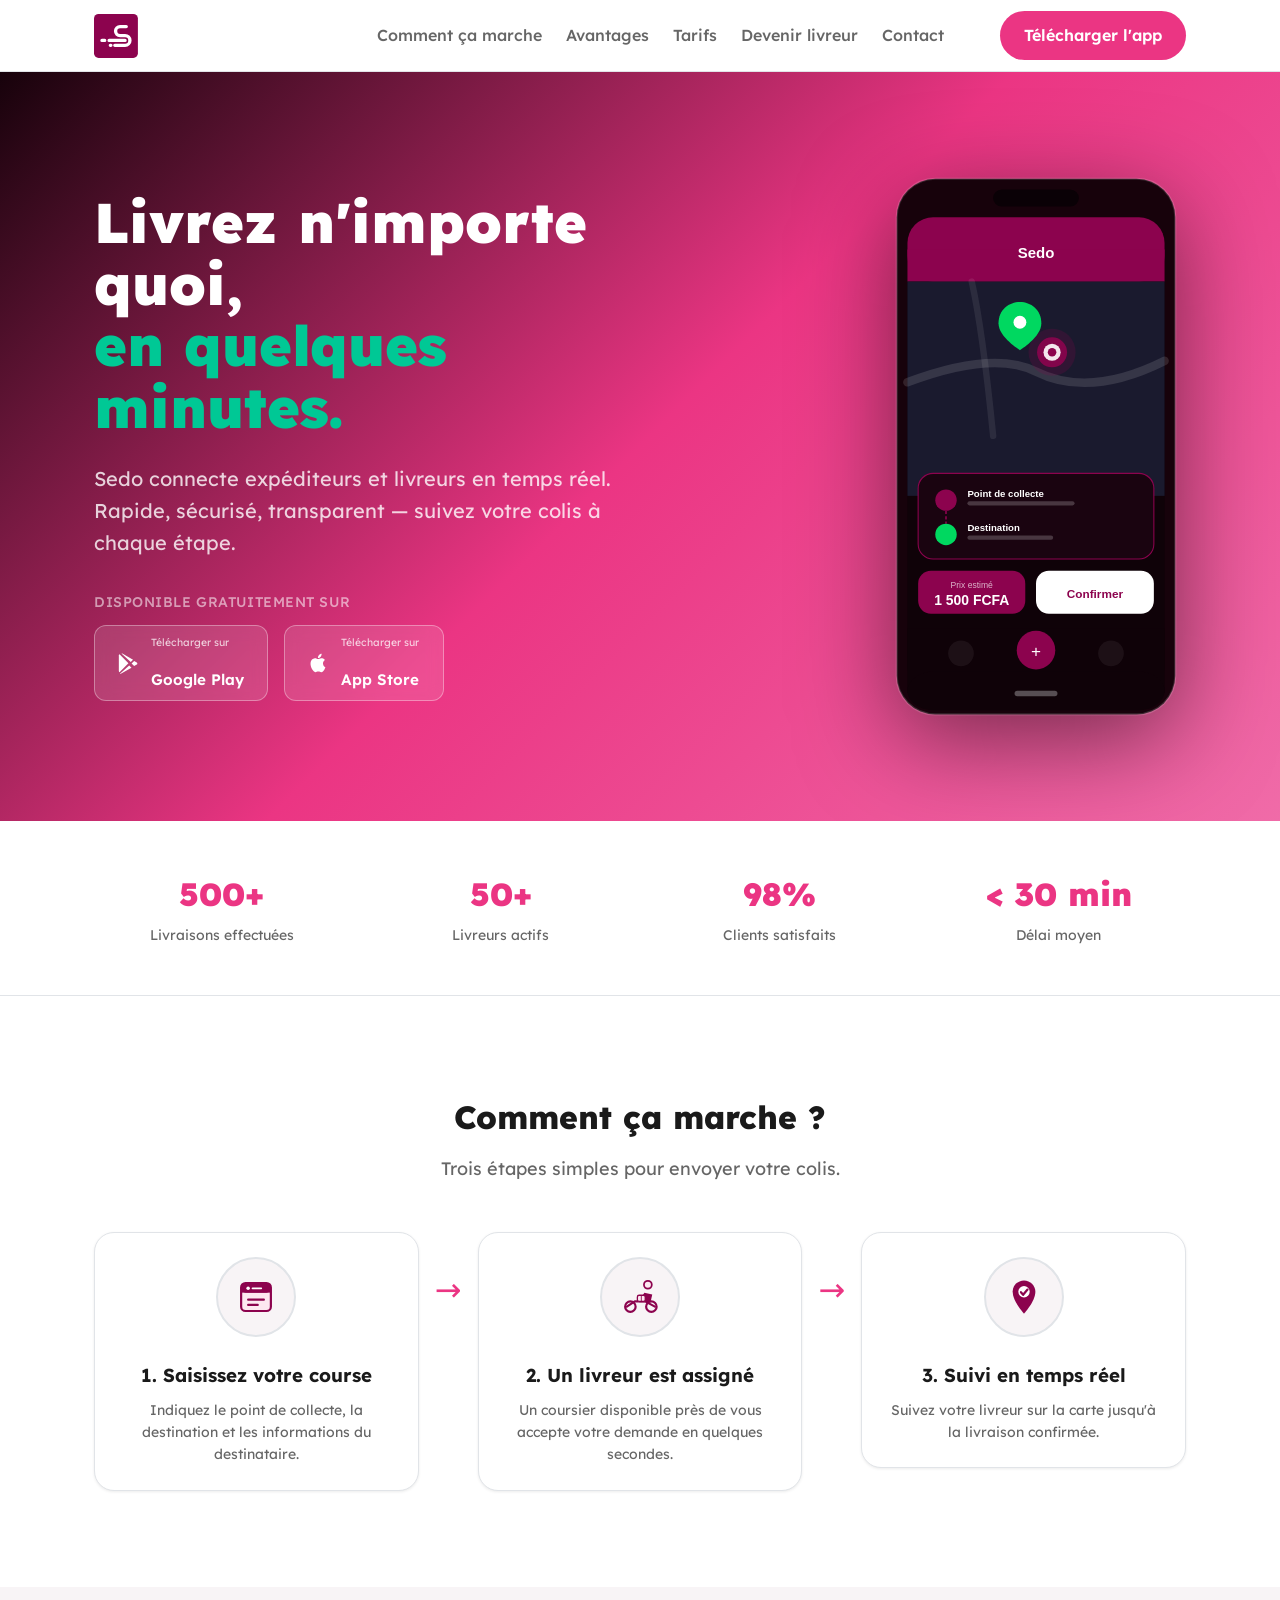
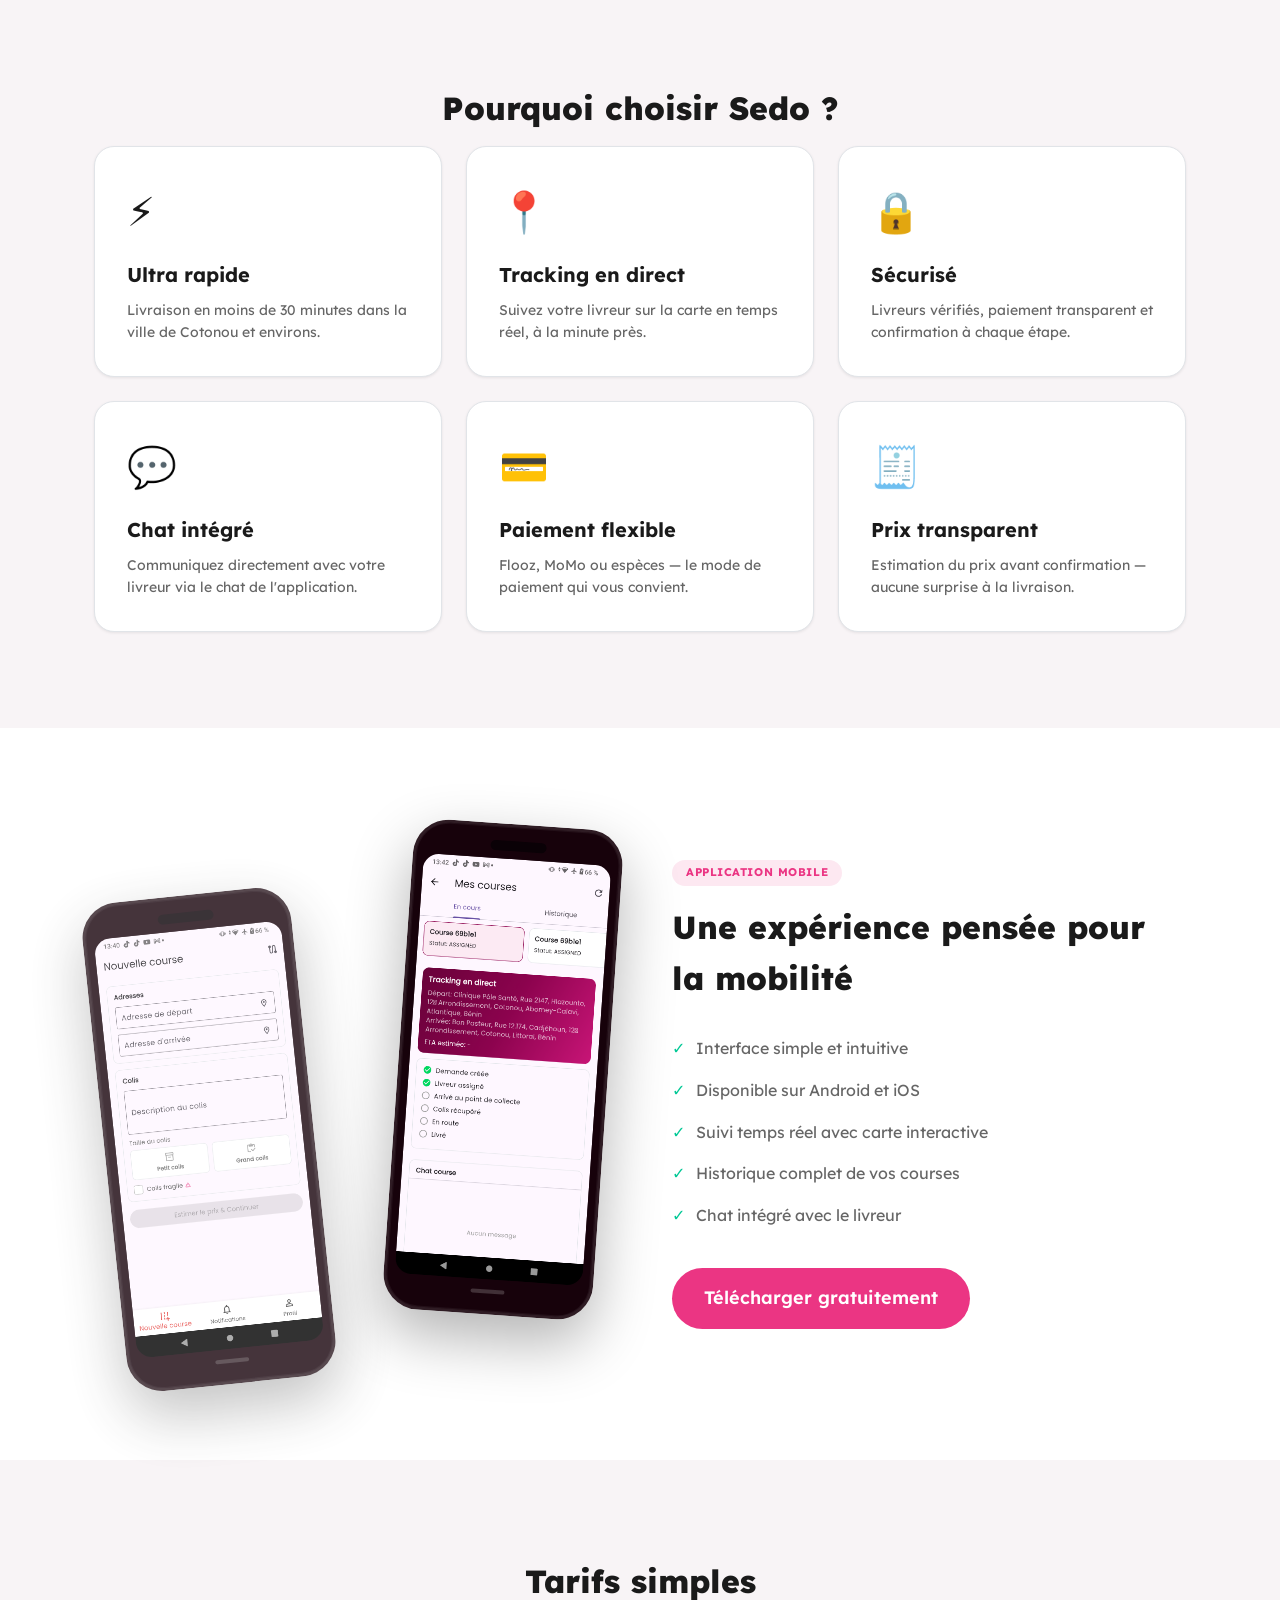
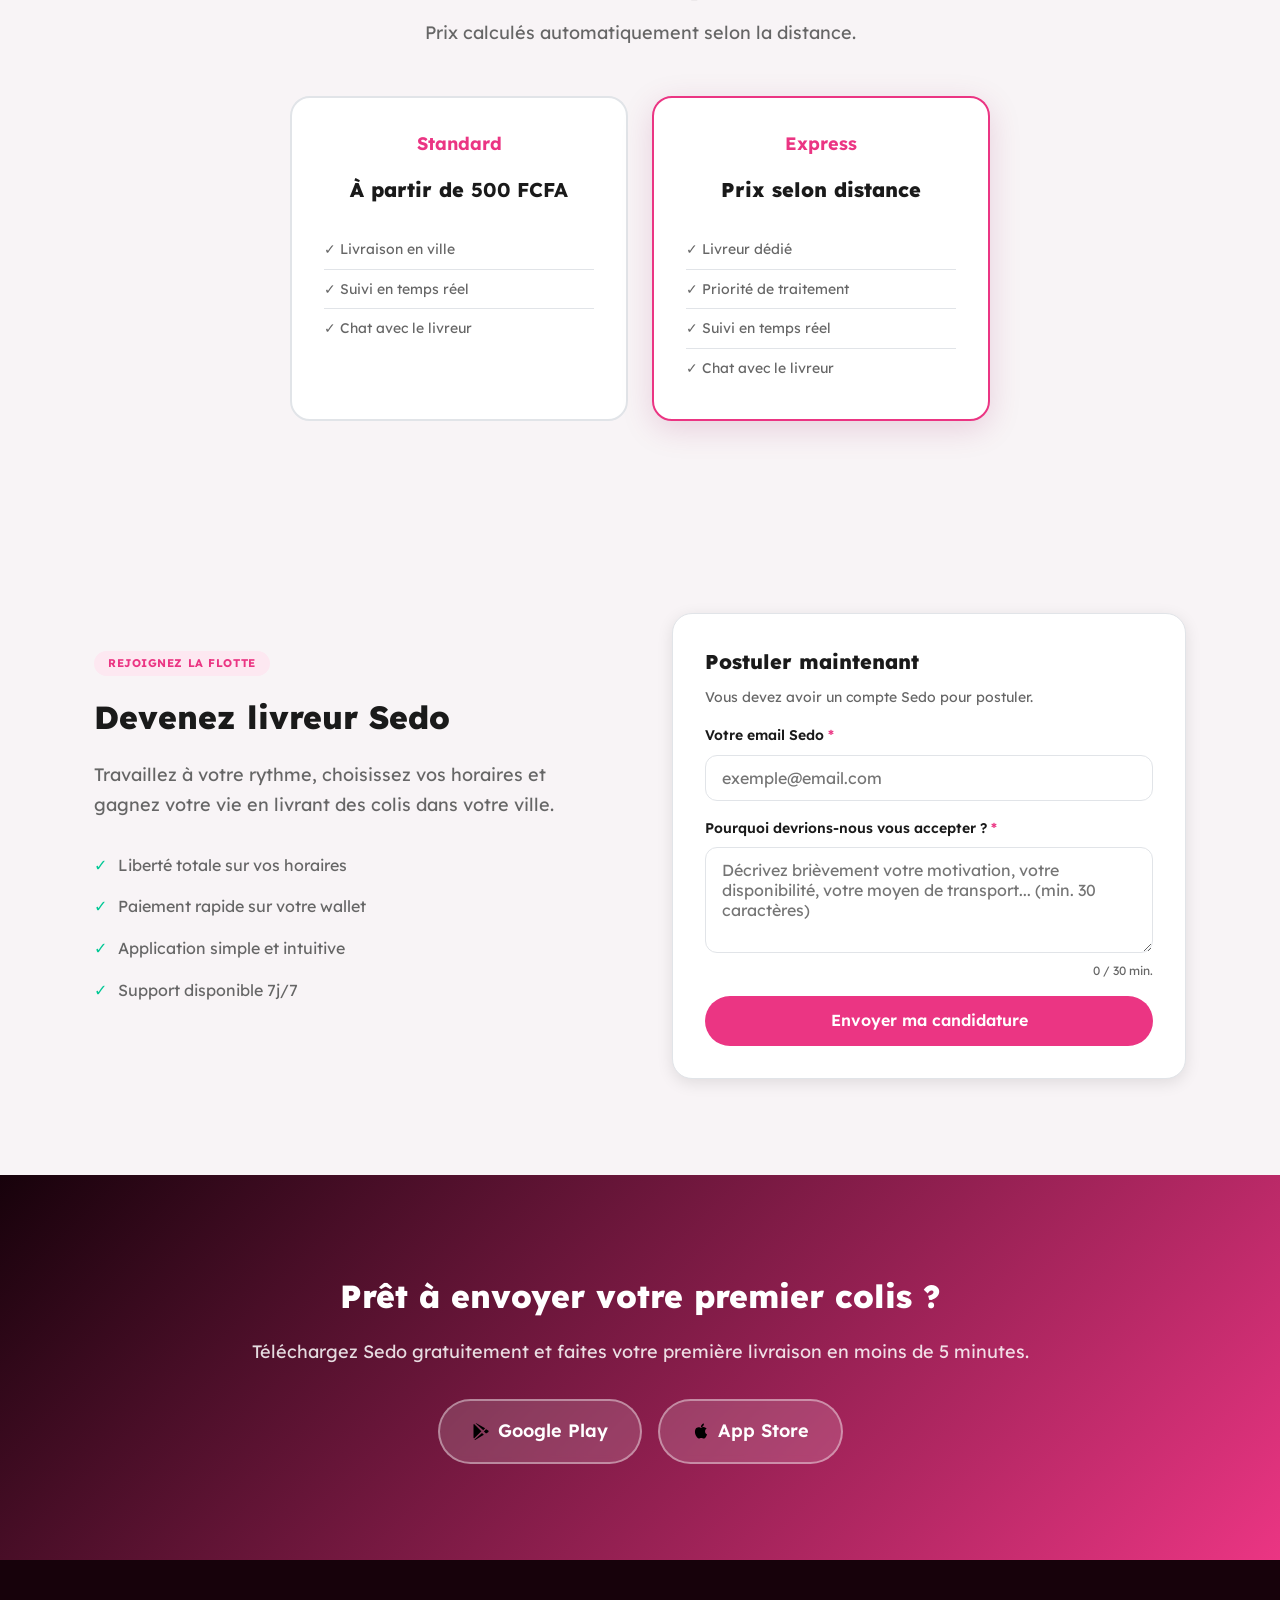
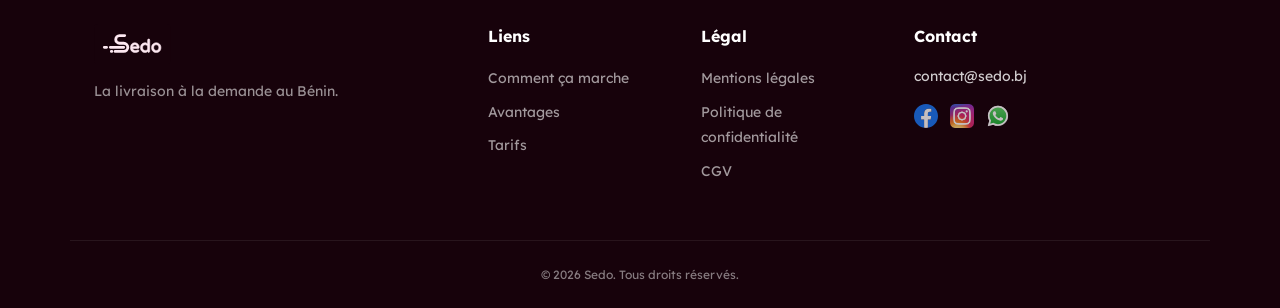
==== index.html @ da682e18 "landing page forSedo + Get delivery man access" ====
<!DOCTYPE html>
<html lang="fr">
<head>
  <meta charset="UTF-8" />
  <meta name="viewport" content="width=device-width, initial-scale=1.0" />
  <title>Sedo — Livraison rapide et fiable</title>
  <meta name="description" content="Sedo, la plateforme de livraison à la demande au Bénin. Envoyez vos colis rapidement et en toute sécurité." />
  <link rel="stylesheet" href="src/styles/reset.css" />
  <link rel="stylesheet" href="src/styles/variables.css" />
  <link rel="stylesheet" href="src/styles/main.css" />
</head>
<body>

  <!-- HEADER / NAV -->
  <header id="header">
    <nav class="nav container">
      <a href="#" class="nav__logo">
        <img src="public/images/logo-pink.svg" alt="Sedo" style="height:44px;" />
      </a>
      <ul class="nav__links">
        <li><a href="#comment-ca-marche">Comment ça marche</a></li>
        <li><a href="#avantages">Avantages</a></li>
        <li><a href="#tarifs">Tarifs</a></li>
        <li><a href="#devenir-livreur">Devenir livreur</a></li>
        <li><a href="#contact">Contact</a></li>
      </ul>
      <a href="#telecharger" class="btn btn--primary">Télécharger l'app</a>
      <button class="nav__burger" aria-label="Menu">&#9776;</button>
    </nav>
  </header>

  <main>

    <!-- HERO -->
    <section id="hero" class="hero">
      <div class="container hero__content">
        <div class="hero__text">
          <h1 class="hero__title">
            Livrez n'importe quoi,<br />
            <span class="highlight">en quelques minutes.</span>
          </h1>
          <p class="hero__subtitle">
            Sedo connecte expéditeurs et livreurs en temps réel.
            Rapide, sécurisé, transparent — suivez votre colis à chaque étape.
          </p>
          <p class="hero__store-label">Disponible gratuitement sur</p>
          <div class="hero__actions">
            <a href="#" class="btn btn--store btn--lg">
              <svg viewBox="0 0 24 24" width="22" height="22" fill="white" xmlns="http://www.w3.org/2000/svg"><path d="M3.18 23.76c.3.17.65.2.98.08l11.65-6.74-2.5-2.5-10.13 9.16zm-1.18-20.5v17.48c0 .52.29.97.74 1.22l9.73-9.73-9.73-9.73a1.4 1.4 0 0 0-.74 1.76zm19.57 8.1-2.85-1.65-2.82 2.82 2.82 2.82 2.87-1.66c.82-.47.82-1.86-.02-2.33zm-16.72-9.62 10.13 9.16 2.5-2.5-11.65-6.74a1.08 1.08 0 0 0-.98.08z"/></svg>
              <span><small>Télécharger sur</small><br/>Google Play</span>
            </a>
            <a href="#" class="btn btn--store btn--lg">
              <svg viewBox="0 0 24 24" width="22" height="22" fill="white" xmlns="http://www.w3.org/2000/svg"><path d="M18.71 19.5c-.83 1.24-1.71 2.45-3.05 2.47-1.34.03-1.77-.79-3.29-.79-1.53 0-2 .77-3.27.82-1.31.05-2.3-1.32-3.14-2.53C4.25 17 2.94 12.45 4.7 9.39c.87-1.52 2.43-2.48 4.12-2.51 1.28-.02 2.5.87 3.29.87.78 0 2.26-1.07 3.8-.91.65.03 2.47.26 3.64 1.98-.09.06-2.17 1.28-2.15 3.81.03 3.02 2.65 4.03 2.68 4.04-.03.07-.42 1.44-1.38 2.83M13 3.5c.73-.83 1.94-1.46 2.94-1.5.13 1.17-.34 2.35-1.04 3.19-.69.85-1.83 1.51-2.95 1.42-.15-1.15.41-2.35 1.05-3.11z"/></svg>
              <span><small>Télécharger sur</small><br/>App Store</span>
            </a>
          </div>
        </div>
        <div class="hero__visual">
          <svg class="hero__mockup" viewBox="0 0 280 520" fill="none" xmlns="http://www.w3.org/2000/svg">
            <rect x="10" y="10" width="260" height="500" rx="36" fill="#17020B" stroke="rgba(255,255,255,0.15)" stroke-width="2"/>
            <rect x="100" y="20" width="80" height="16" rx="8" fill="#0a0106"/>
            <rect x="20" y="46" width="240" height="444" rx="24" fill="#0f0208"/>
            <rect x="20" y="46" width="240" height="60" rx="24" fill="#8C034E"/>
            <rect x="20" y="76" width="240" height="30" fill="#8C034E"/>
            <text x="140" y="84" text-anchor="middle" fill="white" font-size="14" font-weight="700" font-family="sans-serif">Sedo</text>
            <rect x="20" y="106" width="240" height="200" fill="#1a1a2e"/>
            <path d="M20 200 Q100 170 140 190 Q190 215 260 180" stroke="rgba(255,255,255,0.12)" stroke-width="8" stroke-linecap="round"/>
            <path d="M80 106 Q90 150 100 250" stroke="rgba(255,255,255,0.08)" stroke-width="6" stroke-linecap="round"/>
            <circle cx="155" cy="172" r="22" fill="#8C034E" opacity="0.2"/>
            <circle cx="155" cy="172" r="14" fill="#8C034E" opacity="0.9"/>
            <circle cx="155" cy="172" r="8" fill="white" opacity="0.9"/>
            <circle cx="155" cy="172" r="4" fill="#8C034E"/>
            <path d="M105 145 C105 132 115 125 125 125 C135 125 145 132 145 145 C145 158 125 170 125 170 C125 170 105 158 105 145Z" fill="#00D860"/>
            <circle cx="125" cy="144" r="6" fill="white"/>
            <rect x="30" y="285" width="220" height="80" rx="14" fill="#1a0410" stroke="#8C034E" stroke-width="1"/>
            <circle cx="56" cy="310" r="10" fill="#8C034E"/>
            <text x="76" y="307" fill="white" font-size="9" font-family="sans-serif" font-weight="600">Point de collecte</text>
            <rect x="76" y="311" width="100" height="4" rx="2" fill="rgba(255,255,255,0.2)"/>
            <line x1="56" y1="320" x2="56" y2="332" stroke="#8C034E" stroke-width="1.5" stroke-dasharray="3,2"/>
            <circle cx="56" cy="342" r="10" fill="#00D860"/>
            <text x="76" y="339" fill="white" font-size="9" font-family="sans-serif" font-weight="600">Destination</text>
            <rect x="76" y="343" width="80" height="4" rx="2" fill="rgba(255,255,255,0.2)"/>
            <rect x="30" y="376" width="100" height="40" rx="12" fill="#8C034E"/>
            <text x="80" y="392" text-anchor="middle" fill="rgba(255,255,255,0.7)" font-size="8" font-family="sans-serif">Prix estimé</text>
            <text x="80" y="408" text-anchor="middle" fill="white" font-size="13" font-weight="800" font-family="sans-serif">1 500 FCFA</text>
            <rect x="140" y="376" width="110" height="40" rx="12" fill="white"/>
            <text x="195" y="401" text-anchor="middle" fill="#8C034E" font-size="11" font-weight="700" font-family="sans-serif">Confirmer</text>
            <rect x="20" y="430" width="240" height="60" rx="0" fill="#0f0208"/>
            <rect x="20" y="470" width="240" height="36" rx="24" fill="#0f0208"/>
            <circle cx="70" cy="453" r="12" fill="rgba(255,255,255,0.06)"/>
            <circle cx="140" cy="450" r="18" fill="#8C034E"/>
            <circle cx="210" cy="453" r="12" fill="rgba(255,255,255,0.06)"/>
            <text x="140" y="456" text-anchor="middle" fill="white" font-size="16" font-family="sans-serif">+</text>
            <rect x="120" y="488" width="40" height="5" rx="2.5" fill="rgba(255,255,255,0.3)"/>
          </svg>
        </div>
      </div>
    </section>

    <!-- STATS BAND -->
    <section class="stats-band">
      <div class="container stats-band__grid">
        <div class="stat">
          <span class="stat__number">500+</span>
          <span class="stat__label">Livraisons effectuées</span>
        </div>
        <div class="stat">
          <span class="stat__number">50+</span>
          <span class="stat__label">Livreurs actifs</span>
        </div>
        <div class="stat">
          <span class="stat__number">98%</span>
          <span class="stat__label">Clients satisfaits</span>
        </div>
        <div class="stat">
          <span class="stat__number">&lt; 30 min</span>
          <span class="stat__label">Délai moyen</span>
        </div>
      </div>
    </section>

    <!-- COMMENT ÇA MARCHE -->
    <section id="comment-ca-marche" class="how-it-works section">
      <div class="container">
        <h2 class="section__title">Comment ça marche ?</h2>
        <p class="section__subtitle">Trois étapes simples pour envoyer votre colis.</p>
        <div class="steps">
          <div class="step">
            <div class="step__icon">
              <!-- Formulaire / saisie de course -->
              <svg viewBox="0 0 48 48" width="36" height="36" fill="none" xmlns="http://www.w3.org/2000/svg">
                <rect x="7" y="8" width="34" height="32" rx="5" fill="#FDE8F1" stroke="#8C034E" stroke-width="2.5"/>
                <rect x="7" y="8" width="34" height="11" rx="5" fill="#8C034E"/>
                <rect x="7" y="15" width="34" height="4" fill="#8C034E"/>
                <line x1="15" y1="27" x2="33" y2="27" stroke="#8C034E" stroke-width="2.5" stroke-linecap="round"/>
                <line x1="15" y1="33" x2="26" y2="33" stroke="#8C034E" stroke-width="2.5" stroke-linecap="round"/>
                <circle cx="15" cy="14" r="2" fill="white"/>
                <line x1="20" y1="14" x2="30" y2="14" stroke="white" stroke-width="2" stroke-linecap="round"/>
              </svg>
            </div>
            <h3 class="step__title">1. Saisissez votre course</h3>
            <p class="step__desc">Indiquez le point de collecte, la destination et les informations du destinataire.</p>
          </div>
          <div class="step__arrow">→</div>
          <div class="step">
            <div class="step__icon">
              <!-- Livreur à moto -->
              <svg viewBox="0 0 48 48" width="36" height="36" fill="none" xmlns="http://www.w3.org/2000/svg">
                <circle cx="33" cy="10" r="4.5" fill="#FDE8F1" stroke="#8C034E" stroke-width="2"/>
                <path d="M29 19 Q25 24 23 30 L36 30 L38 21 Z" fill="#8C034E"/>
                <ellipse cx="13" cy="35" rx="6" ry="6" fill="none" stroke="#8C034E" stroke-width="2.5"/>
                <ellipse cx="37" cy="35" rx="6" ry="6" fill="none" stroke="#8C034E" stroke-width="2.5"/>
                <path d="M9 35 L18 29 L30 29 L41 35" stroke="#8C034E" stroke-width="2.5" stroke-linecap="round" stroke-linejoin="round"/>
                <rect x="21" y="22" width="9" height="7" rx="2" fill="#FDE8F1" stroke="#8C034E" stroke-width="1.5"/>
                <line x1="25.5" y1="22" x2="25.5" y2="29" stroke="#8C034E" stroke-width="1"/>
              </svg>
            </div>
            <h3 class="step__title">2. Un livreur est assigné</h3>
            <p class="step__desc">Un coursier disponible près de vous accepte votre demande en quelques secondes.</p>
          </div>
          <div class="step__arrow">→</div>
          <div class="step">
            <div class="step__icon">
              <!-- Pin localisation + check -->
              <svg viewBox="0 0 48 48" width="36" height="36" fill="none" xmlns="http://www.w3.org/2000/svg">
                <path d="M24 5C16.82 5 11 10.82 11 18c0 11 13 25 13 25S37 29 37 18C37 10.82 31.18 5 24 5Z" fill="#8C034E"/>
                <circle cx="24" cy="18" r="6.5" fill="white"/>
                <path d="M20.5 18.5 L23 21.5 L28 15.5" stroke="#8C034E" stroke-width="2.5" stroke-linecap="round" stroke-linejoin="round"/>
              </svg>
            </div>
            <h3 class="step__title">3. Suivi en temps réel</h3>
            <p class="step__desc">Suivez votre livreur sur la carte jusqu'à la livraison confirmée.</p>
          </div>
        </div>
      </div>
    </section>

    <!-- AVANTAGES -->
    <section id="avantages" class="features section section--alt">
      <div class="container">
        <h2 class="section__title">Pourquoi choisir Sedo ?</h2>
        <div class="features__grid">
          <div class="feature-card">
            <div class="feature-card__icon">⚡</div>
            <h3>Ultra rapide</h3>
            <p>Livraison en moins de 30 minutes dans la ville de Cotonou et environs.</p>
          </div>
          <div class="feature-card">
            <div class="feature-card__icon">📍</div>
            <h3>Tracking en direct</h3>
            <p>Suivez votre livreur sur la carte en temps réel, à la minute près.</p>
          </div>
          <div class="feature-card">
            <div class="feature-card__icon">🔒</div>
            <h3>Sécurisé</h3>
            <p>Livreurs vérifiés, paiement transparent et confirmation à chaque étape.</p>
          </div>
          <div class="feature-card">
            <div class="feature-card__icon">💬</div>
            <h3>Chat intégré</h3>
            <p>Communiquez directement avec votre livreur via le chat de l'application.</p>
          </div>
          <div class="feature-card">
            <div class="feature-card__icon">💳</div>
            <h3>Paiement flexible</h3>
            <p>Flooz, MoMo ou espèces — le mode de paiement qui vous convient.</p>
          </div>
          <div class="feature-card">
            <div class="feature-card__icon">🧾</div>
            <h3>Prix transparent</h3>
            <p>Estimation du prix avant confirmation — aucune surprise à la livraison.</p>
          </div>
        </div>
      </div>
    </section>

    <!-- APP SCREENSHOT -->
    <section class="app-preview section">
      <div class="container app-preview__inner">
        <div class="app-preview__screens">
          <div class="phone-frame phone-frame--back">
            <img src="public/images/screen-1.png" alt="Écran création course" />
          </div>
          <div class="phone-frame phone-frame--front">
            <img src="public/images/screen-2.png" alt="Écran suivi de course" />
          </div>
        </div>
        <div class="app-preview__text">
          <span class="app-preview__badge">Application mobile</span>
          <h2>Une expérience pensée pour la mobilité</h2>
          <ul class="checklist">
            <li>Interface simple et intuitive</li>
            <li>Disponible sur Android et iOS</li>
            <li>Suivi temps réel avec carte interactive</li>
            <li>Historique complet de vos courses</li>
            <li>Chat intégré avec le livreur</li>
          </ul>
          <a href="#telecharger" class="btn btn--primary btn--lg">Télécharger gratuitement</a>
        </div>
      </div>
    </section>

    <!-- TARIFS -->
    <section id="tarifs" class="pricing section section--alt">
      <div class="container">
        <h2 class="section__title">Tarifs simples</h2>
        <p class="section__subtitle">Prix calculés automatiquement selon la distance.</p>
        <div class="pricing__grid">
          <div class="pricing-card">
            <div class="pricing-card__badge">Standard</div>
            <div class="pricing-card__price">À partir de <strong>500 FCFA</strong></div>
            <ul class="pricing-card__features">
              <li>✓ Livraison en ville</li>
              <li>✓ Suivi en temps réel</li>
              <li>✓ Chat avec le livreur</li>
            </ul>
          </div>
          <div class="pricing-card pricing-card--featured">
            <div class="pricing-card__badge">Express</div>
            <div class="pricing-card__price">Prix selon distance</div>
            <ul class="pricing-card__features">
              <li>✓ Livreur dédié</li>
              <li>✓ Priorité de traitement</li>
              <li>✓ Suivi en temps réel</li>
              <li>✓ Chat avec le livreur</li>
            </ul>
          </div>
        </div>
      </div>
    </section>

    <!-- DEVENIR LIVREUR -->
    <section id="devenir-livreur" class="courier-apply section section--alt">
      <div class="container courier-apply__inner">
        <div class="courier-apply__text">
          <span class="app-preview__badge">Rejoignez la flotte</span>
          <h2>Devenez livreur Sedo</h2>
          <p>Travaillez à votre rythme, choisissez vos horaires et gagnez votre vie en livrant des colis dans votre ville.</p>
          <ul class="checklist" style="margin-top:1.5rem;">
            <li>Liberté totale sur vos horaires</li>
            <li>Paiement rapide sur votre wallet</li>
            <li>Application simple et intuitive</li>
            <li>Support disponible 7j/7</li>
          </ul>
        </div>

        <div class="courier-apply__form-wrap">
          <!-- Étape 1 : pas de compte -->
          <div id="apply-no-account" class="apply-notice" style="display:none;">
            <div class="apply-notice__icon">📱</div>
            <h3>Créez d'abord votre compte</h3>
            <p>Aucun compte Sedo trouvé pour cet email. Téléchargez l'application, créez votre compte, puis revenez postuler.</p>
            <div class="hero__actions" style="justify-content:center;margin-top:1.5rem;">
              <a href="#telecharger" class="btn btn--primary">Télécharger Sedo</a>
            </div>
            <button class="apply-back" onclick="showApplyForm()">← Retour</button>
          </div>

          <!-- Étape 2 : succès -->
          <div id="apply-success" class="apply-notice" style="display:none;">
            <div class="apply-notice__icon">✅</div>
            <h3>Demande envoyée !</h3>
            <p>Nous avons bien reçu votre candidature. Vous recevrez un email de réponse sous 24–48h.</p>
          </div>

          <!-- Formulaire principal -->
          <form id="apply-form" class="apply-form" onsubmit="submitApplication(event)">
            <h3 class="apply-form__title">Postuler maintenant</h3>
            <p class="apply-form__subtitle">Vous devez avoir un compte Sedo pour postuler.</p>

            <div class="form-group">
              <label for="apply-email">Votre email Sedo <span>*</span></label>
              <input id="apply-email" type="email" placeholder="exemple@email.com" required />
            </div>

            <div class="form-group">
              <label for="apply-motivation">Pourquoi devrions-nous vous accepter ? <span>*</span></label>
              <textarea id="apply-motivation" rows="4" placeholder="Décrivez brièvement votre motivation, votre disponibilité, votre moyen de transport... (min. 30 caractères)" required minlength="30"></textarea>
              <small id="apply-char-count" class="char-count">0 / 30 min.</small>
            </div>

            <div id="apply-error" class="apply-error" style="display:none;"></div>

            <button type="submit" id="apply-submit" class="btn btn--primary" style="width:100%;justify-content:center;">
              <span id="apply-btn-text">Envoyer ma candidature</span>
              <span id="apply-btn-loader" style="display:none;">Envoi en cours...</span>
            </button>
          </form>
        </div>
      </div>
    </section>

    <!-- TÉLÉCHARGER -->
    <section id="telecharger" class="download section">
      <div class="container download__inner">
        <h2>Prêt à envoyer votre premier colis ?</h2>
        <p>Téléchargez Sedo gratuitement et faites votre première livraison en moins de 5 minutes.</p>
        <div class="download__buttons">
          <a href="#" class="btn btn--light btn--lg">
            <img src="public/icons/google-play.svg" alt="" /> Google Play
          </a>
          <a href="#" class="btn btn--light btn--lg">
            <img src="public/icons/apple.svg" alt="" /> App Store
          </a>
        </div>
      </div>
    </section>

  </main>

  <!-- FOOTER -->
  <footer id="contact" class="footer">
    <div class="container footer__grid">
      <div class="footer__brand">
        <img src="public/images/logo-dark.svg" alt="Sedo" class="footer__logo" />
        <p>La livraison à la demande au Bénin.</p>
      </div>
      <div class="footer__links">
        <h4>Liens</h4>
        <ul>
          <li><a href="#comment-ca-marche">Comment ça marche</a></li>
          <li><a href="#avantages">Avantages</a></li>
          <li><a href="#tarifs">Tarifs</a></li>
        </ul>
      </div>
      <div class="footer__links">
        <h4>Légal</h4>
        <ul>
          <li><a href="src/pages/mentions-legales.html">Mentions légales</a></li>
          <li><a href="src/pages/confidentialite.html">Politique de confidentialité</a></li>
          <li><a href="src/pages/cgv.html">CGV</a></li>
        </ul>
      </div>
      <div class="footer__contact">
        <h4>Contact</h4>
        <p>contact@sedo.bj</p>
        <div class="footer__socials">
          <a href="#" aria-label="Facebook"><img src="public/icons/facebook.svg" alt="Facebook" /></a>
          <a href="#" aria-label="Instagram"><img src="public/icons/instagram.png" alt="Instagram" /></a>
          <a href="#" aria-label="WhatsApp"><img src="public/icons/whatsapp.svg" alt="WhatsApp" /></a>
        </div>
      </div>
    </div>
    <div class="footer__bottom container">
      <p>&copy; 2026 Sedo. Tous droits réservés.</p>
    </div>
  </footer>

  <script src="src/utils/nav.js"></script>
  <script src="src/utils/apply.js"></script>

</body>
</html>
---- src/styles/variables.css ----
:root {
  /* Couleurs marque — charte PDF officielle */
  --color-primary:     #EB3583;   /* rose vif — charte PDF */
  --color-primary-dark:#17020B;   /* fond déclinaison 11 */
  --color-primary-logo:#8C034E;   /* fond déclinaison 12 */
  --color-primary-light:#F06BA8;
  --color-accent:      #FDE8F1;   /* secondaire clair — charte PDF */
  --color-green:       #00C895;   /* vert menthe — charte PDF */

  /* Neutres */
  --color-bg:          #FFFFFF;
  --color-bg-alt:      #F8F4F6;
  --color-surface:     #FFFFFF;
  --color-border:      #E1E4E8;
  --color-text:        #1A1A1A;
  --color-text-muted:  #666666;
  --color-white:       #FFFFFF;

  /* Typographie */
  --font-sans: 'Lexend', 'Roboto', system-ui, -apple-system, sans-serif;
  --font-body: 'Roboto', system-ui, -apple-system, sans-serif;
  --font-size-xs:   0.75rem;
  --font-size-sm:   0.875rem;
  --font-size-base: 1rem;
  --font-size-lg:   1.125rem;
  --font-size-xl:   1.25rem;
  --font-size-2xl:  1.5rem;
  --font-size-3xl:  2rem;
  --font-size-4xl:  2.75rem;
  --font-size-5xl:  3.5rem;

  /* Espacements */
  --space-1:  0.25rem;
  --space-2:  0.5rem;
  --space-3:  0.75rem;
  --space-4:  1rem;
  --space-6:  1.5rem;
  --space-8:  2rem;
  --space-12: 3rem;
  --space-16: 4rem;
  --space-24: 6rem;

  /* Rayons */
  --radius-sm:  6px;
  --radius-md:  12px;
  --radius-lg:  20px;
  --radius-full: 9999px;

  /* Ombres */
  --shadow-sm: 0 1px 3px rgba(0,0,0,.08);
  --shadow-md: 0 4px 16px rgba(0,0,0,.10);
  --shadow-lg: 0 8px 32px rgba(0,0,0,.14);

  /* Layout */
  --container-max: 1140px;
  --nav-height:    72px;
}
---- src/styles/main.css ----
@import url('https://fonts.googleapis.com/css2?family=Lexend:wght@400;500;600;700;800;900&family=Roboto:wght@400;500;700&display=swap');

/* ─── LAYOUT ─────────────────────────────────────── */
.container {
  max-width: var(--container-max);
  margin: 0 auto;
  padding: 0 var(--space-6);
}

.section { padding: var(--space-24) 0; }
.section--alt { background: var(--color-bg-alt); }

.section__title {
  font-size: var(--font-size-3xl);
  font-weight: 800;
  text-align: center;
  margin-bottom: var(--space-3);
}
.section__subtitle {
  text-align: center;
  color: var(--color-text-muted);
  margin-bottom: var(--space-12);
  font-size: var(--font-size-lg);
}

/* ─── BUTTONS ─────────────────────────────────────── */
.btn {
  display: inline-flex;
  align-items: center;
  gap: var(--space-2);
  padding: 0.75rem 1.5rem;
  border-radius: var(--radius-full);
  font-weight: 600;
  font-size: var(--font-size-base);
  transition: opacity .2s, transform .15s;
}
.btn:hover { opacity: .88; transform: translateY(-1px); }
.btn img { width: 18px; height: 18px; }

.btn--primary  { background: var(--color-primary); color: var(--color-white); }
.btn--outline  { border: 2px solid var(--color-primary); color: var(--color-primary); }
.btn--light    { background: rgba(255,255,255,.15); color: var(--color-white); border: 2px solid rgba(255,255,255,.4); backdrop-filter: blur(4px); }
.btn--lg       { padding: 1rem 2rem; font-size: var(--font-size-lg); }

/* ─── NAV ─────────────────────────────────────────── */
#header {
  position: sticky;
  top: 0;
  z-index: 100;
  background: rgba(255,255,255,.92);
  backdrop-filter: blur(12px);
  border-bottom: 1px solid var(--color-border);
  height: var(--nav-height);
}
.nav {
  display: flex;
  align-items: center;
  gap: var(--space-8);
  height: 100%;
}
.nav__logo img { height: 36px; }
.nav__links {
  display: flex;
  gap: var(--space-6);
  margin-left: auto;
  margin-right: var(--space-6);
}
.nav__links a {
  font-weight: 500;
  color: var(--color-text-muted);
  transition: color .2s;
}
.nav__links a:hover { color: var(--color-primary); }
.nav__burger { display: none; font-size: 1.5rem; margin-left: auto; }

/* ─── HERO ────────────────────────────────────────── */
.hero {
  padding: var(--space-24) 0;
  background: linear-gradient(135deg, var(--color-primary-dark) 0%, var(--color-primary) 50%, var(--color-primary-light) 100%);
  overflow: hidden;
}
.hero__content {
  display: grid;
  grid-template-columns: 1fr 1fr;
  gap: var(--space-12);
  align-items: center;
}
.hero__title {
  font-size: var(--font-size-5xl);
  font-weight: 900;
  color: var(--color-white);
  line-height: 1.1;
  margin-bottom: var(--space-6);
}
.highlight { color: var(--color-green); }
.hero__subtitle {
  font-size: var(--font-size-xl);
  color: rgba(255,255,255,.80);
  margin-bottom: var(--space-8);
  line-height: 1.6;
}
.hero__store-label {
  font-size: var(--font-size-sm);
  color: rgba(255,255,255,.55);
  margin-bottom: var(--space-3);
  letter-spacing: .04em;
  text-transform: uppercase;
  font-weight: 500;
}
.hero__actions { display: flex; gap: var(--space-4); flex-wrap: wrap; }

.btn--store {
  background: rgba(255,255,255,.12);
  color: white;
  border: 1.5px solid rgba(255,255,255,.35);
  backdrop-filter: blur(8px);
  border-radius: var(--radius-md);
  padding: 0.65rem 1.4rem;
  display: inline-flex;
  align-items: center;
  gap: var(--space-3);
  font-weight: 600;
  transition: background .2s, transform .15s;
  min-width: 160px;
}
.btn--store:hover { background: rgba(255,255,255,.22); transform: translateY(-2px); }
.btn--store span { line-height: 1.3; font-size: 0.95rem; }
.btn--store small { font-size: 0.65rem; font-weight: 400; opacity: .75; display: block; }
.hero__mockup {
  width: 100%;
  max-width: 300px;
  margin-left: auto;
  filter: drop-shadow(0 24px 48px rgba(0,0,0,.50));
  animation: float 4s ease-in-out infinite;
}
@keyframes float {
  0%, 100% { transform: translateY(0); }
  50%       { transform: translateY(-12px); }
}

/* ─── STATS ───────────────────────────────────────── */
.stats-band {
  background: var(--color-white);
  padding: var(--space-12) 0;
  border-bottom: 1px solid var(--color-border);
}
.stats-band__grid {
  display: grid;
  grid-template-columns: repeat(4, 1fr);
  gap: var(--space-6);
  text-align: center;
}
.stat__number {
  display: block;
  font-size: var(--font-size-3xl);
  font-weight: 900;
  color: var(--color-primary);
}
.stat__label {
  display: block;
  font-size: var(--font-size-sm);
  color: var(--color-text-muted);
  margin-top: var(--space-1);
}

/* ─── HOW IT WORKS ───────────────────────────────── */
.steps {
  display: flex;
  align-items: flex-start;
  gap: var(--space-4);
}
.step {
  flex: 1;
  text-align: center;
  padding: var(--space-6);
  background: var(--color-surface);
  border-radius: var(--radius-lg);
  border: 1px solid var(--color-border);
  box-shadow: var(--shadow-sm);
}
.step__icon {
  width: 80px;
  height: 80px;
  background: var(--color-bg-alt);
  border-radius: var(--radius-full);
  display: flex;
  align-items: center;
  justify-content: center;
  margin: 0 auto var(--space-6);
  border: 2px solid var(--color-border);
  transition: background .2s, transform .2s;
}
.step:hover .step__icon {
  background: #FDE8F1;
  transform: scale(1.08);
}
.step__icon svg { width: 42px; height: 42px; }
.step__title { font-weight: 700; margin-bottom: var(--space-2); }
.step__desc { color: var(--color-text-muted); font-size: var(--font-size-sm); }
.step__arrow {
  font-size: 2rem;
  color: var(--color-primary);
  padding-top: var(--space-8);
  flex-shrink: 0;
}

/* ─── FEATURES ───────────────────────────────────── */
.features__grid {
  display: grid;
  grid-template-columns: repeat(3, 1fr);
  gap: var(--space-6);
}
.feature-card {
  background: var(--color-white);
  border-radius: var(--radius-lg);
  padding: var(--space-8);
  border: 1px solid var(--color-border);
  box-shadow: var(--shadow-sm);
  transition: box-shadow .2s, transform .2s;
}
.feature-card:hover { box-shadow: var(--shadow-md); transform: translateY(-4px); }
.feature-card__icon { font-size: 2.5rem; margin-bottom: var(--space-4); }
.feature-card h3 { font-size: var(--font-size-xl); font-weight: 700; margin-bottom: var(--space-2); }
.feature-card p { color: var(--color-text-muted); font-size: var(--font-size-sm); }

/* ─── APP PREVIEW ────────────────────────────────── */
.app-preview__inner {
  display: grid;
  grid-template-columns: 1fr 1fr;
  gap: var(--space-16);
  align-items: center;
}
.app-preview__screens {
  position: relative;
  height: 540px;
}

/* Cadre téléphone */
.phone-frame {
  position: absolute;
  width: 210px;
  background: #17020B;
  border-radius: 36px;
  border: 3px solid rgba(255,255,255,0.10);
  box-shadow: 0 24px 60px rgba(0,0,0,0.30), inset 0 0 0 1px rgba(255,255,255,0.05);
  overflow: hidden;
  padding: 14px 8px 18px;
}
.phone-frame::before {
  content: '';
  display: block;
  width: 56px;
  height: 10px;
  background: #0a0106;
  border-radius: 6px;
  margin: 0 auto 8px;
}
.phone-frame::after {
  content: '';
  display: block;
  width: 34px;
  height: 4px;
  background: rgba(255,255,255,0.18);
  border-radius: 3px;
  margin: 10px auto 0;
}
.phone-frame img {
  width: 100%;
  border-radius: 16px;
  display: block;
}
.phone-frame--back  { left: 10px; top: 70px; transform: rotate(-6deg); opacity: 0.80; z-index: 0; }
.phone-frame--front { right: 0;   top: 0;    transform: rotate(4deg);  z-index: 1; }

.app-preview__badge {
  display: inline-block;
  background: #FDE8F1;
  color: var(--color-primary);
  font-size: 0.7rem;
  font-weight: 700;
  padding: 4px 14px;
  border-radius: var(--radius-full);
  margin-bottom: var(--space-4);
  letter-spacing: .05em;
  text-transform: uppercase;
}
.app-preview__text h2 {
  font-size: var(--font-size-3xl);
  font-weight: 800;
  margin-bottom: var(--space-6);
}
.checklist { margin-bottom: var(--space-8); }
.checklist li {
  padding: var(--space-2) 0;
  padding-left: var(--space-6);
  position: relative;
  color: var(--color-text-muted);
}
.checklist li::before {
  content: '✓';
  position: absolute;
  left: 0;
  color: var(--color-green);
  font-weight: 700;
}

/* ─── PRICING ─────────────────────────────────────── */
.pricing__grid {
  display: grid;
  grid-template-columns: repeat(2, 1fr);
  gap: var(--space-6);
  max-width: 700px;
  margin: 0 auto;
}
.pricing-card {
  background: var(--color-white);
  border-radius: var(--radius-lg);
  padding: var(--space-8);
  border: 2px solid var(--color-border);
  text-align: center;
}
.pricing-card--featured {
  border-color: var(--color-primary);
  box-shadow: 0 8px 32px rgba(140,3,78,.15);
}
.pricing-card__badge {
  font-weight: 700;
  font-size: var(--font-size-lg);
  margin-bottom: var(--space-4);
  color: var(--color-primary);
}
.pricing-card__price {
  font-size: var(--font-size-xl);
  font-weight: 800;
  margin-bottom: var(--space-6);
}
.pricing-card__features { text-align: left; }
.pricing-card__features li {
  padding: var(--space-2) 0;
  color: var(--color-text-muted);
  border-bottom: 1px solid var(--color-border);
  font-size: var(--font-size-sm);
}
.pricing-card__features li:last-child { border: none; }

/* ─── DOWNLOAD CTA ───────────────────────────────── */
.download {
  background: linear-gradient(135deg, var(--color-primary-dark), var(--color-primary));
  color: var(--color-white);
  text-align: center;
}
.download__inner h2 {
  font-size: var(--font-size-3xl);
  font-weight: 800;
  margin-bottom: var(--space-4);
}
.download__inner p {
  font-size: var(--font-size-lg);
  opacity: .85;
  margin-bottom: var(--space-8);
}
.download__buttons { display: flex; justify-content: center; gap: var(--space-4); flex-wrap: wrap; }

/* ─── FOOTER ──────────────────────────────────────── */
.footer {
  background: var(--color-primary-dark);
  color: rgba(255,255,255,.80);
  padding: var(--space-16) 0 0;
}
.footer__grid {
  display: grid;
  grid-template-columns: 2fr 1fr 1fr 1.5fr;
  gap: var(--space-8);
  padding-bottom: var(--space-12);
}
.footer__logo { height: 40px; margin-bottom: var(--space-4); }
.footer__brand p { font-size: var(--font-size-sm); opacity: .7; }
.footer__links h4,
.footer__contact h4 {
  font-weight: 700;
  color: var(--color-white);
  margin-bottom: var(--space-4);
}
.footer__links ul li { margin-bottom: var(--space-2); }
.footer__links a { opacity: .75; font-size: var(--font-size-sm); transition: opacity .2s; }
.footer__links a:hover { opacity: 1; }
.footer__contact p { margin-bottom: var(--space-4); font-size: var(--font-size-sm); }
.footer__socials { display: flex; gap: var(--space-3); }
.footer__socials a img { width: 24px; height: 24px; opacity: .75; transition: opacity .2s; }
.footer__socials a:hover img { opacity: 1; }
.footer__bottom {
  border-top: 1px solid rgba(255,255,255,.12);
  padding: var(--space-6) var(--space-6);
  text-align: center;
  font-size: var(--font-size-xs);
  opacity: .6;
}

/* ─── DEVENIR LIVREUR ────────────────────────────── */
.courier-apply__inner {
  display: grid;
  grid-template-columns: 1fr 1fr;
  gap: var(--space-16);
  align-items: center;
}
.courier-apply__text h2 {
  font-size: var(--font-size-3xl);
  font-weight: 800;
  margin-bottom: var(--space-4);
}
.courier-apply__text p {
  color: var(--color-text-muted);
  font-size: var(--font-size-lg);
  line-height: 1.7;
}

/* Formulaire */
.apply-form {
  background: var(--color-white);
  border-radius: var(--radius-lg);
  padding: var(--space-8);
  border: 1px solid var(--color-border);
  box-shadow: var(--shadow-md);
  display: flex;
  flex-direction: column;
  gap: var(--space-4);
}
.apply-form__title { font-size: var(--font-size-xl); font-weight: 800; color: var(--color-text); }
.apply-form__subtitle { font-size: var(--font-size-sm); color: var(--color-text-muted); margin-top: -0.5rem; }
.form-group { display: flex; flex-direction: column; gap: var(--space-2); }
.form-group label { font-weight: 600; font-size: var(--font-size-sm); color: var(--color-text); }
.form-group label span { color: var(--color-primary); }
.form-group input,
.form-group textarea {
  width: 100%;
  padding: 0.75rem 1rem;
  border: 1.5px solid var(--color-border);
  border-radius: var(--radius-md);
  font-size: var(--font-size-base);
  font-family: var(--font-sans);
  transition: border-color .2s;
  background: var(--color-bg);
  resize: vertical;
}
.form-group input:focus,
.form-group textarea:focus {
  outline: none;
  border-color: var(--color-primary);
  box-shadow: 0 0 0 3px rgba(140,3,78,.08);
}
.char-count { font-size: var(--font-size-xs); color: var(--color-text-muted); text-align: right; }
.apply-error {
  background: #fff0f3;
  border: 1px solid #fca5a5;
  color: #dc2626;
  padding: var(--space-3) var(--space-4);
  border-radius: var(--radius-sm);
  font-size: var(--font-size-sm);
}

/* Notice (no-account / success) */
.apply-notice {
  background: var(--color-white);
  border-radius: var(--radius-lg);
  padding: var(--space-8);
  border: 1px solid var(--color-border);
  box-shadow: var(--shadow-md);
  flex-direction: column;
  align-items: center;
  text-align: center;
  gap: var(--space-4);
}
.apply-notice__icon { font-size: 3rem; }
.apply-notice h3 { font-size: var(--font-size-xl); font-weight: 800; }
.apply-notice p { color: var(--color-text-muted); font-size: var(--font-size-base); line-height: 1.7; }
.apply-back {
  font-size: var(--font-size-sm);
  color: var(--color-primary);
  background: none;
  border: none;
  cursor: pointer;
  font-weight: 600;
  margin-top: var(--space-2);
}
.apply-back:hover { text-decoration: underline; }

/* ─── RESPONSIVE ──────────────────────────────────── */
@media (max-width: 900px) {
  .hero__content      { grid-template-columns: 1fr; text-align: center; }
  .hero__title        { font-size: var(--font-size-4xl); }
  .hero__mockup       { max-width: 280px; margin: 0 auto; }
  .hero__actions      { justify-content: center; }
  .stats-band__grid   { grid-template-columns: repeat(2, 1fr); }
  .steps              { flex-direction: column; }
  .step__arrow        { display: none; }
  .features__grid     { grid-template-columns: repeat(2, 1fr); }
  .app-preview__inner { grid-template-columns: 1fr; }
  .courier-apply__inner { grid-template-columns: 1fr; }
  .app-preview__screens { display: none; }
  .footer__grid       { grid-template-columns: 1fr 1fr; }
}

@media (max-width: 600px) {
  .hero__title        { font-size: var(--font-size-3xl); }
  .nav__links         { display: none; }
  .nav__burger        { display: block; }
  .features__grid     { grid-template-columns: 1fr; }
  .pricing__grid      { grid-template-columns: 1fr; }
  .stats-band__grid   { grid-template-columns: 1fr 1fr; }
  .footer__grid       { grid-template-columns: 1fr; }
  .section__title     { font-size: var(--font-size-2xl); }
}
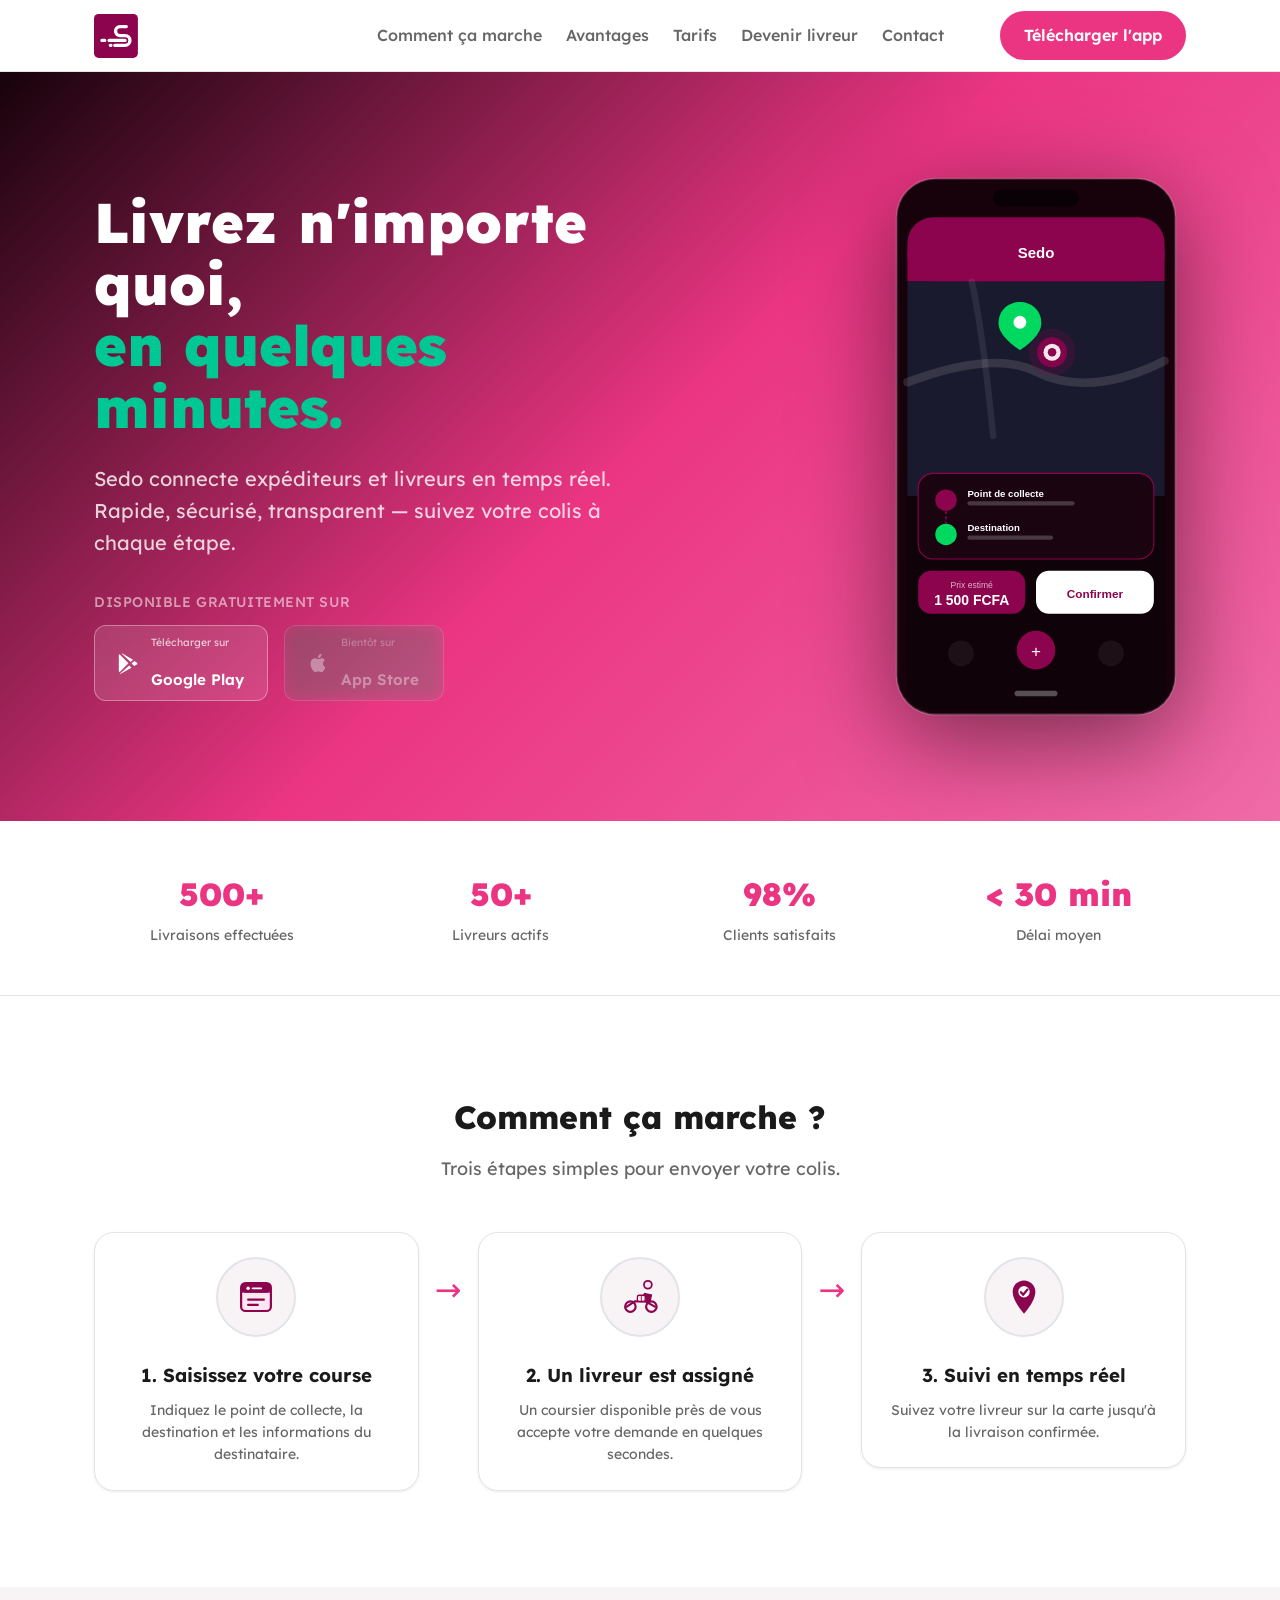
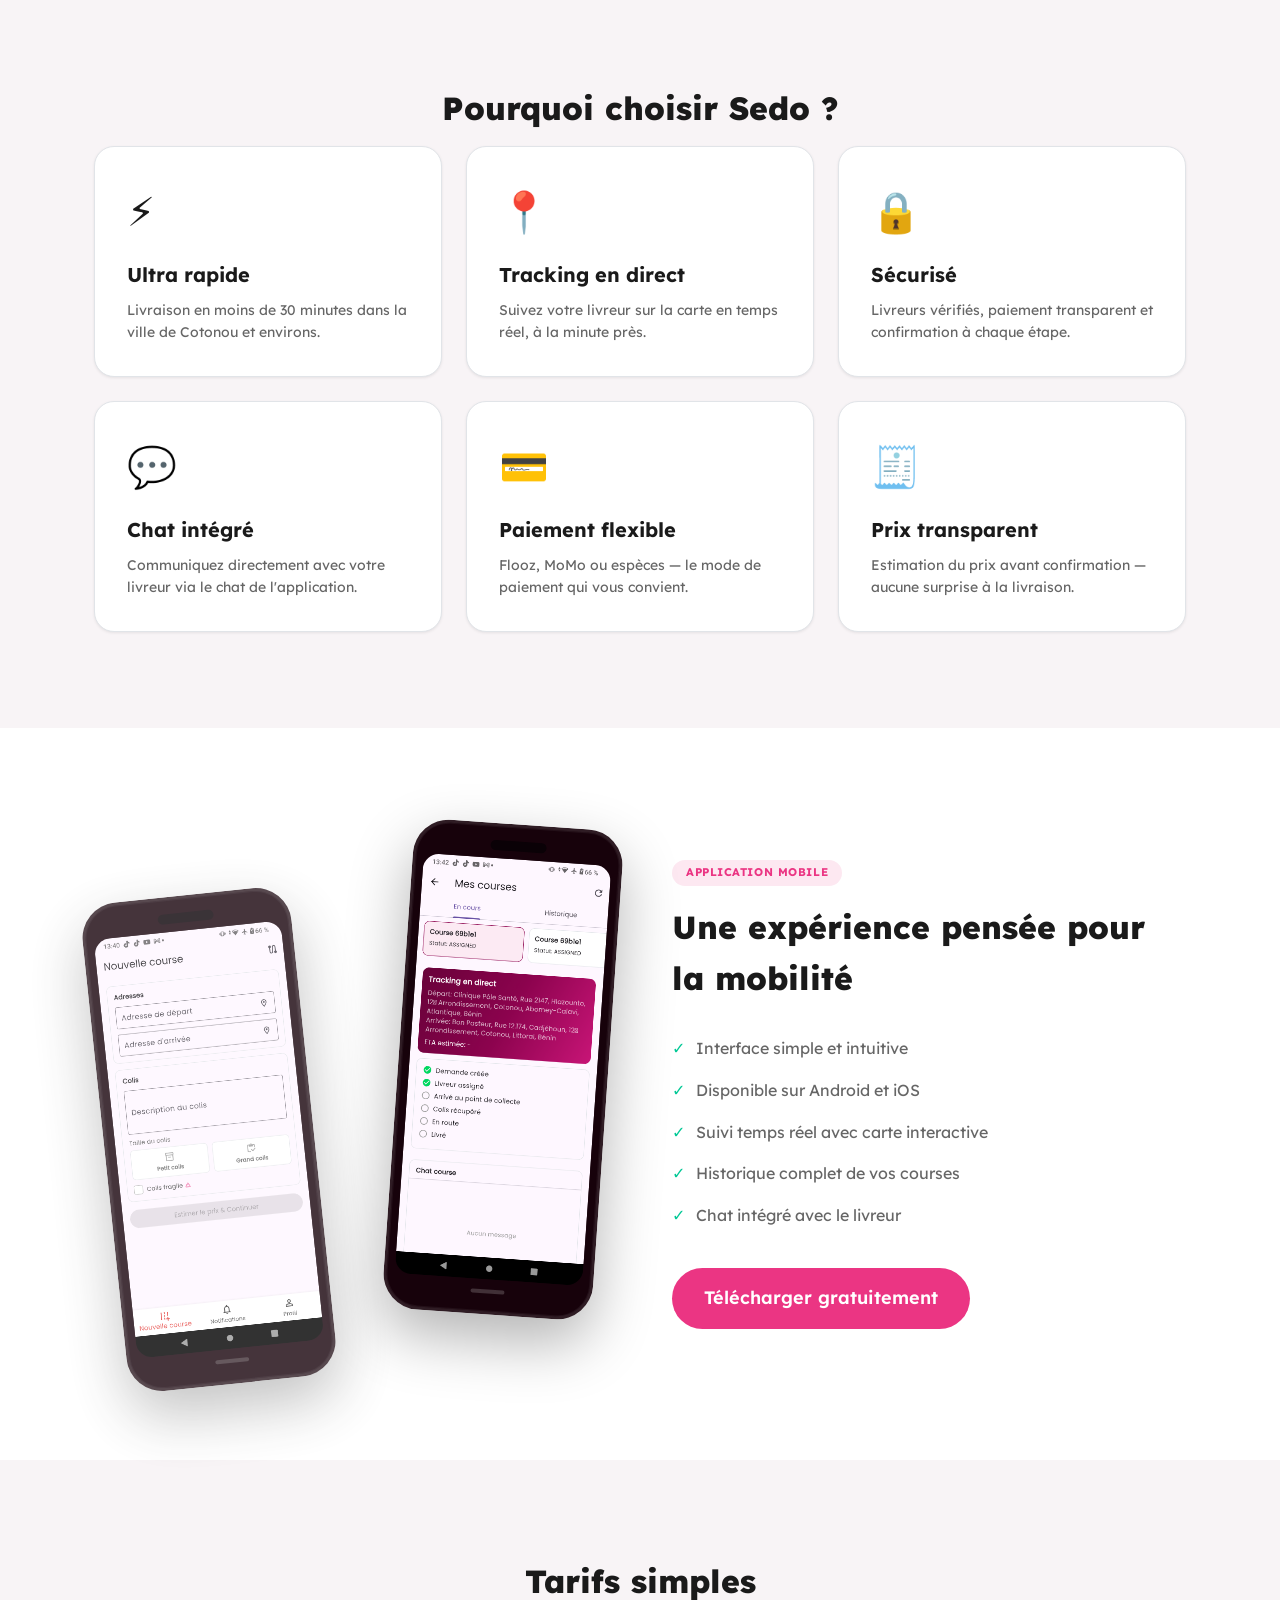
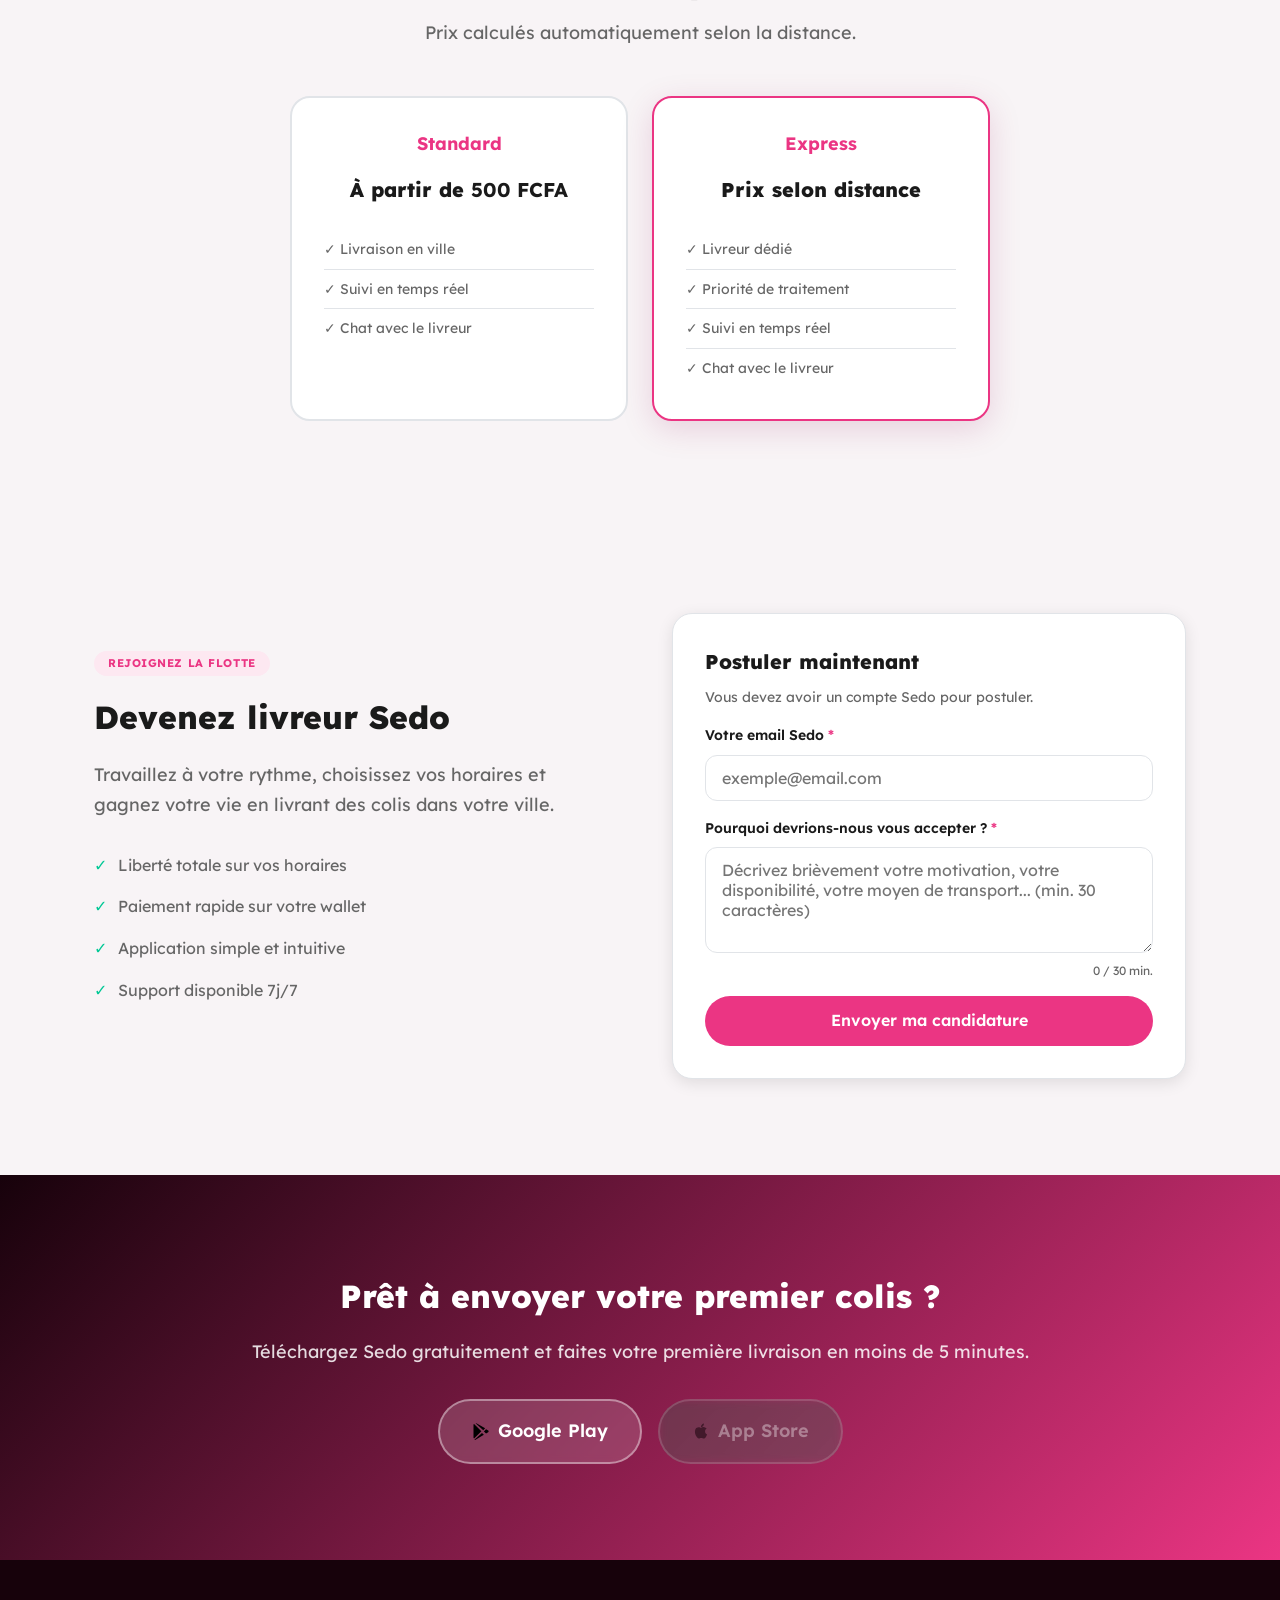
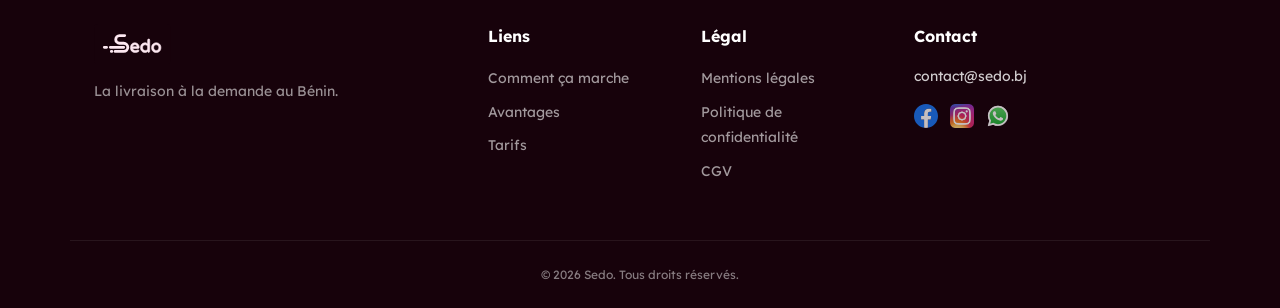
==== commit 4194ef1f: "Google Play → lien réel vers le Play Store, s-ouvre dans un nouvel onglet App Store → bouton grisé (" ====
--- a/index.html
+++ b/index.html
@@ -45,14 +45,14 @@
           </p>
           <p class="hero__store-label">Disponible gratuitement sur</p>
           <div class="hero__actions">
-            <a href="#" class="btn btn--store btn--lg">
+            <a href="https://play.google.com/store/apps/details?id=com.syncup.sedouser&pcampaignid=web_share" target="_blank" rel="noopener" class="btn btn--store btn--lg">
               <svg viewBox="0 0 24 24" width="22" height="22" fill="white" xmlns="http://www.w3.org/2000/svg"><path d="M3.18 23.76c.3.17.65.2.98.08l11.65-6.74-2.5-2.5-10.13 9.16zm-1.18-20.5v17.48c0 .52.29.97.74 1.22l9.73-9.73-9.73-9.73a1.4 1.4 0 0 0-.74 1.76zm19.57 8.1-2.85-1.65-2.82 2.82 2.82 2.82 2.87-1.66c.82-.47.82-1.86-.02-2.33zm-16.72-9.62 10.13 9.16 2.5-2.5-11.65-6.74a1.08 1.08 0 0 0-.98.08z"/></svg>
               <span><small>Télécharger sur</small><br/>Google Play</span>
             </a>
-            <a href="#" class="btn btn--store btn--lg">
-              <svg viewBox="0 0 24 24" width="22" height="22" fill="white" xmlns="http://www.w3.org/2000/svg"><path d="M18.71 19.5c-.83 1.24-1.71 2.45-3.05 2.47-1.34.03-1.77-.79-3.29-.79-1.53 0-2 .77-3.27.82-1.31.05-2.3-1.32-3.14-2.53C4.25 17 2.94 12.45 4.7 9.39c.87-1.52 2.43-2.48 4.12-2.51 1.28-.02 2.5.87 3.29.87.78 0 2.26-1.07 3.8-.91.65.03 2.47.26 3.64 1.98-.09.06-2.17 1.28-2.15 3.81.03 3.02 2.65 4.03 2.68 4.04-.03.07-.42 1.44-1.38 2.83M13 3.5c.73-.83 1.94-1.46 2.94-1.5.13 1.17-.34 2.35-1.04 3.19-.69.85-1.83 1.51-2.95 1.42-.15-1.15.41-2.35 1.05-3.11z"/></svg>
-              <span><small>Télécharger sur</small><br/>App Store</span>
-            </a>
+            <span class="btn btn--store btn--store--disabled btn--lg" title="Bientôt disponible sur iOS">
+              <svg viewBox="0 0 24 24" width="22" height="22" fill="currentColor" xmlns="http://www.w3.org/2000/svg"><path d="M18.71 19.5c-.83 1.24-1.71 2.45-3.05 2.47-1.34.03-1.77-.79-3.29-.79-1.53 0-2 .77-3.27.82-1.31.05-2.3-1.32-3.14-2.53C4.25 17 2.94 12.45 4.7 9.39c.87-1.52 2.43-2.48 4.12-2.51 1.28-.02 2.5.87 3.29.87.78 0 2.26-1.07 3.8-.91.65.03 2.47.26 3.64 1.98-.09.06-2.17 1.28-2.15 3.81.03 3.02 2.65 4.03 2.68 4.04-.03.07-.42 1.44-1.38 2.83M13 3.5c.73-.83 1.94-1.46 2.94-1.5.13 1.17-.34 2.35-1.04 3.19-.69.85-1.83 1.51-2.95 1.42-.15-1.15.41-2.35 1.05-3.11z"/></svg>
+              <span><small>Bientôt sur</small><br/>App Store</span>
+            </span>
           </div>
         </div>
         <div class="hero__visual">
@@ -336,12 +336,12 @@
         <h2>Prêt à envoyer votre premier colis ?</h2>
         <p>Téléchargez Sedo gratuitement et faites votre première livraison en moins de 5 minutes.</p>
         <div class="download__buttons">
-          <a href="#" class="btn btn--light btn--lg">
+          <a href="https://play.google.com/store/apps/details?id=com.syncup.sedouser&pcampaignid=web_share" target="_blank" rel="noopener" class="btn btn--light btn--lg">
             <img src="public/icons/google-play.svg" alt="" /> Google Play
           </a>
-          <a href="#" class="btn btn--light btn--lg">
+          <span class="btn btn--light btn--lg btn--disabled" title="Bientôt disponible sur iOS">
             <img src="public/icons/apple.svg" alt="" /> App Store
-          </a>
+          </span>
         </div>
       </div>
     </section>
--- a/src/styles/main.css
+++ b/src/styles/main.css
@@ -126,6 +126,18 @@
 .btn--store:hover { background: rgba(255,255,255,.22); transform: translateY(-2px); }
 .btn--store span { line-height: 1.3; font-size: 0.95rem; }
 .btn--store small { font-size: 0.65rem; font-weight: 400; opacity: .75; display: block; }
+.btn--store--disabled {
+  opacity: .4;
+  cursor: not-allowed;
+  filter: grayscale(1);
+}
+.btn--store--disabled:hover { background: rgba(255,255,255,.12); transform: none; }
+.btn--disabled {
+  opacity: .4;
+  cursor: not-allowed;
+  filter: grayscale(1);
+  pointer-events: none;
+}
 .hero__mockup {
   width: 100%;
   max-width: 300px;
